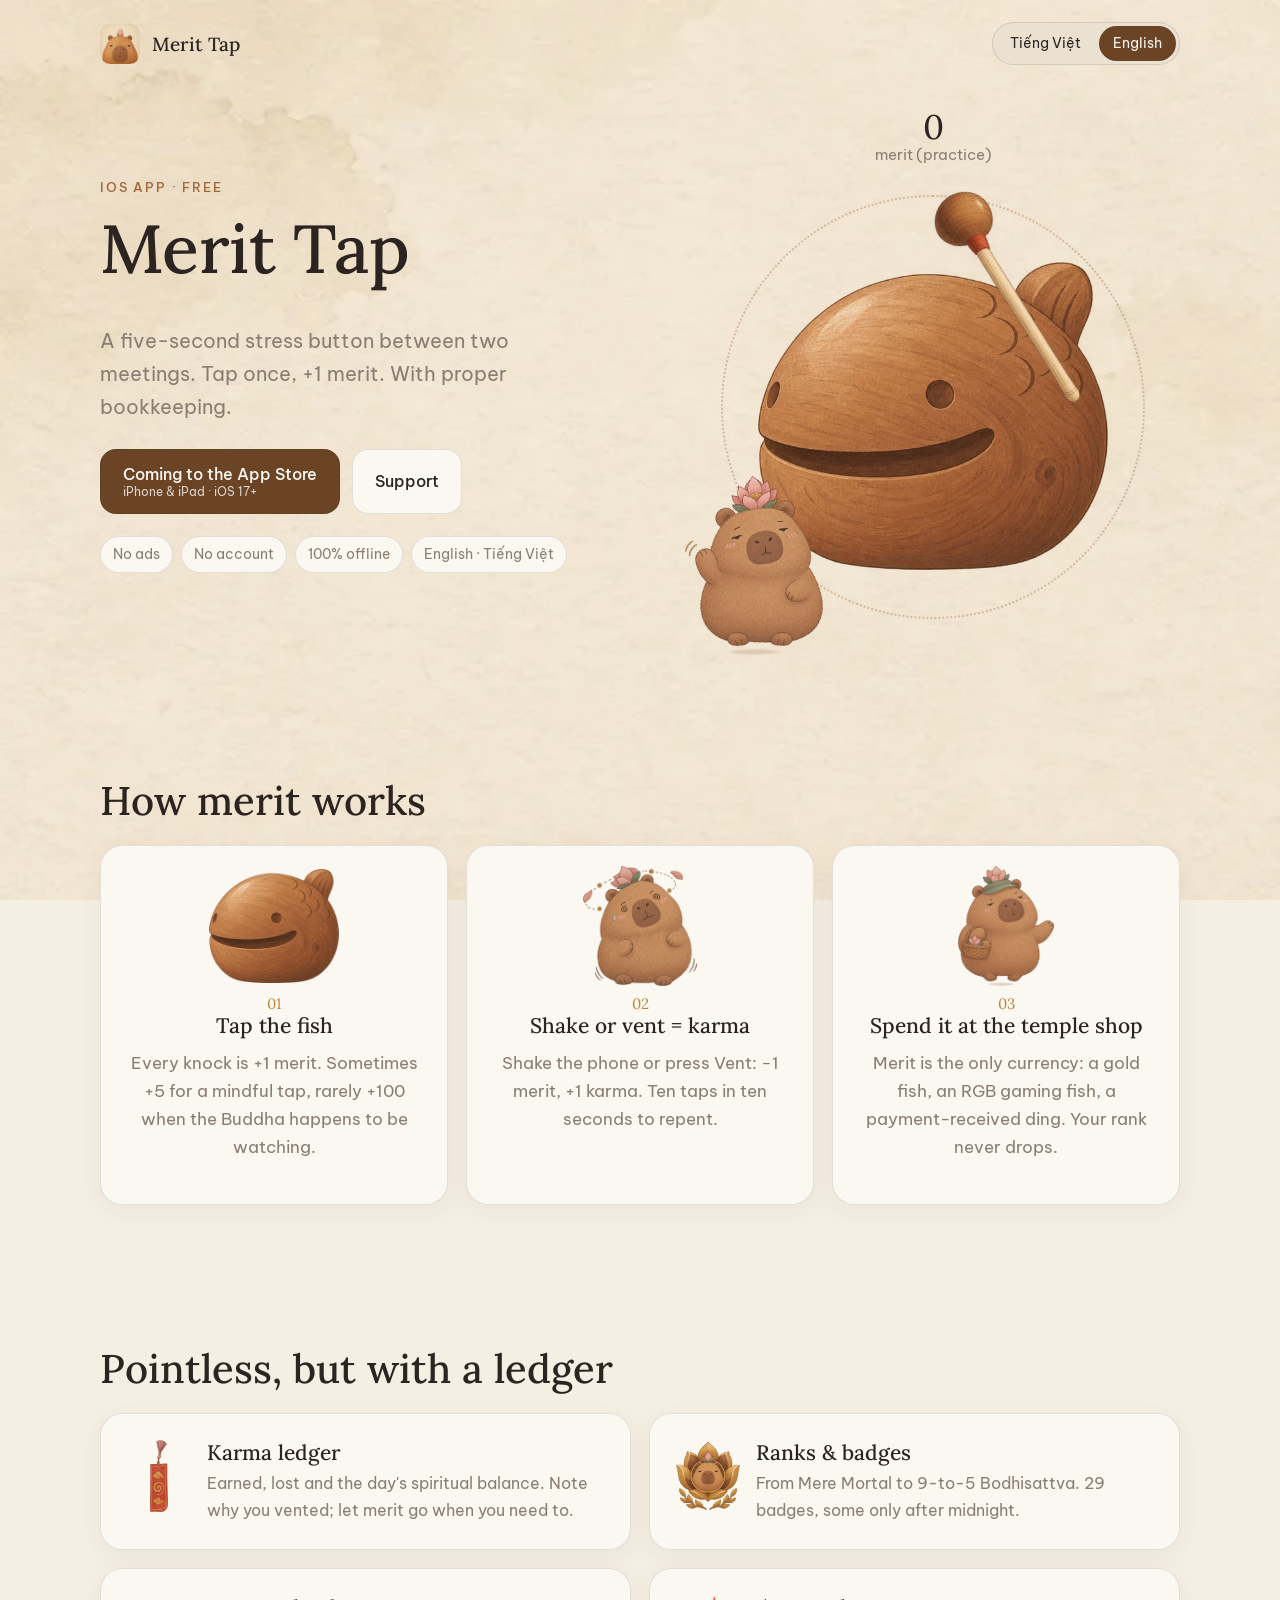
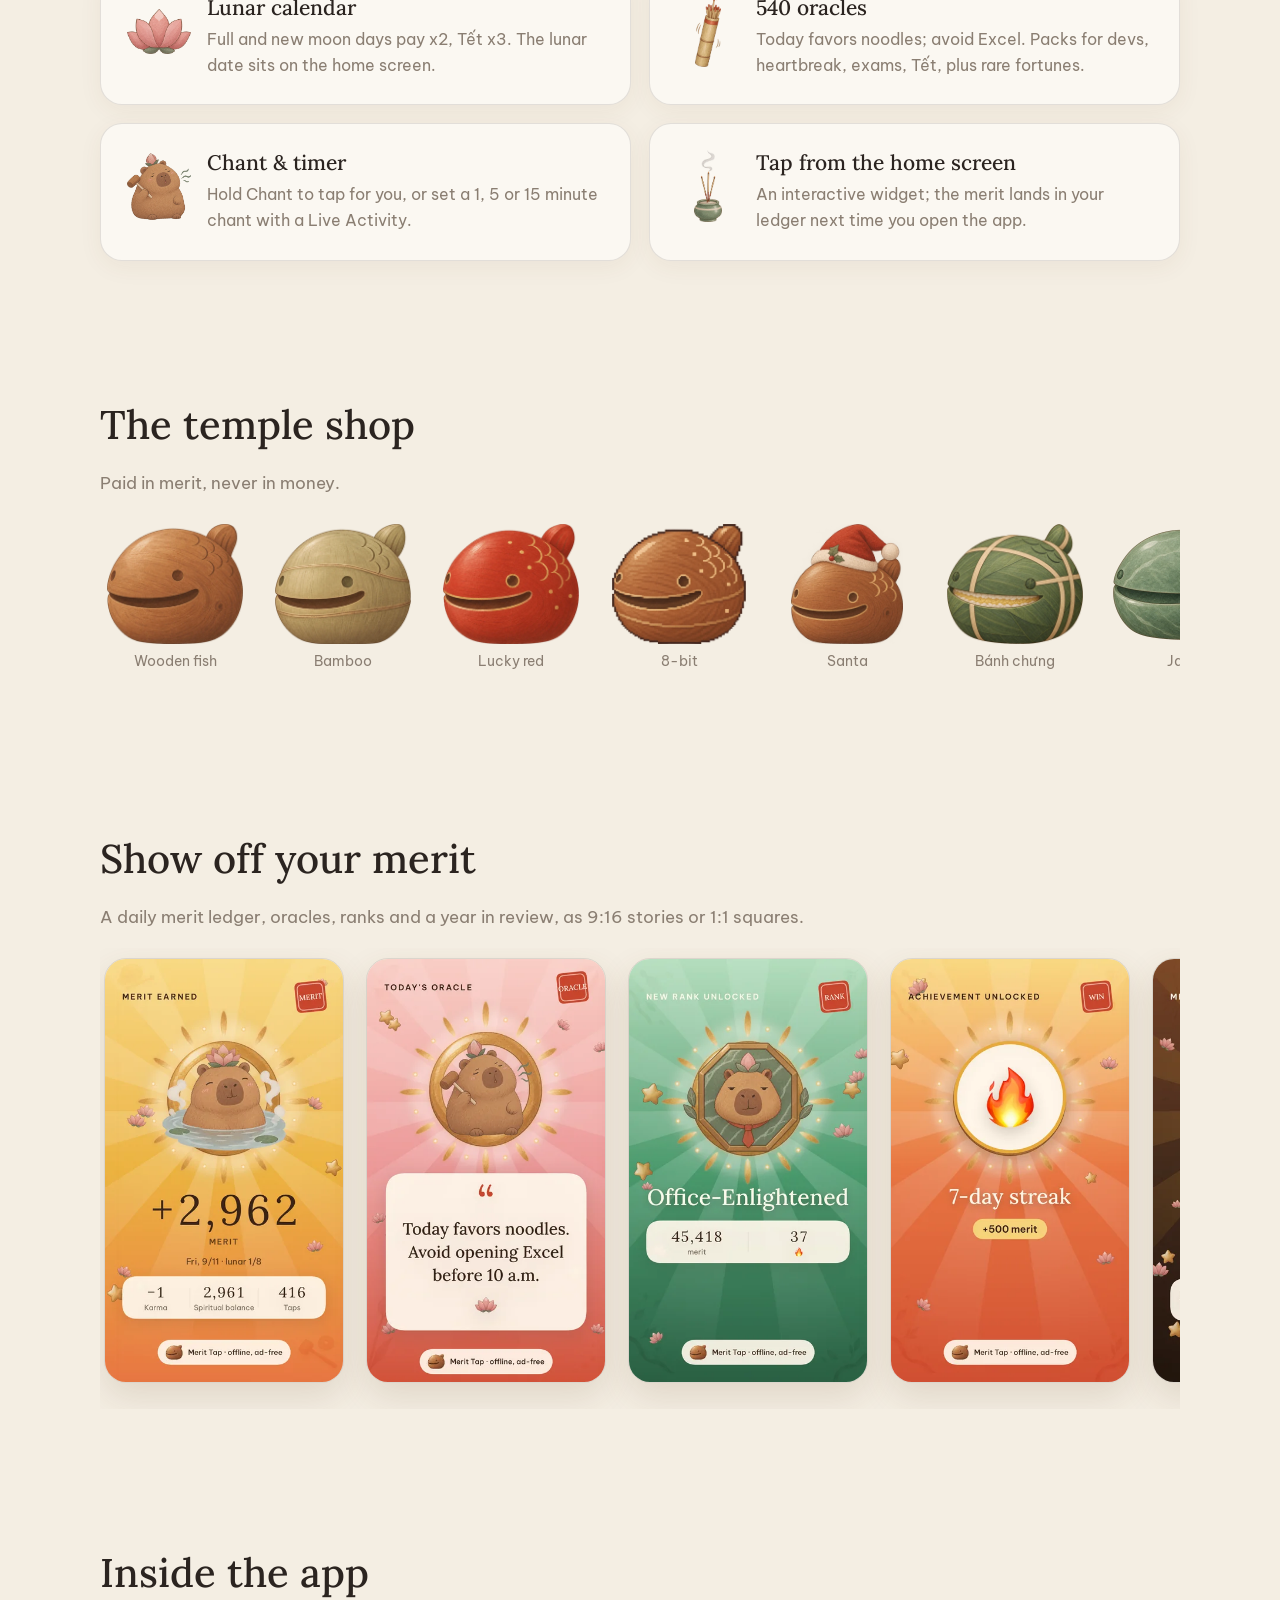
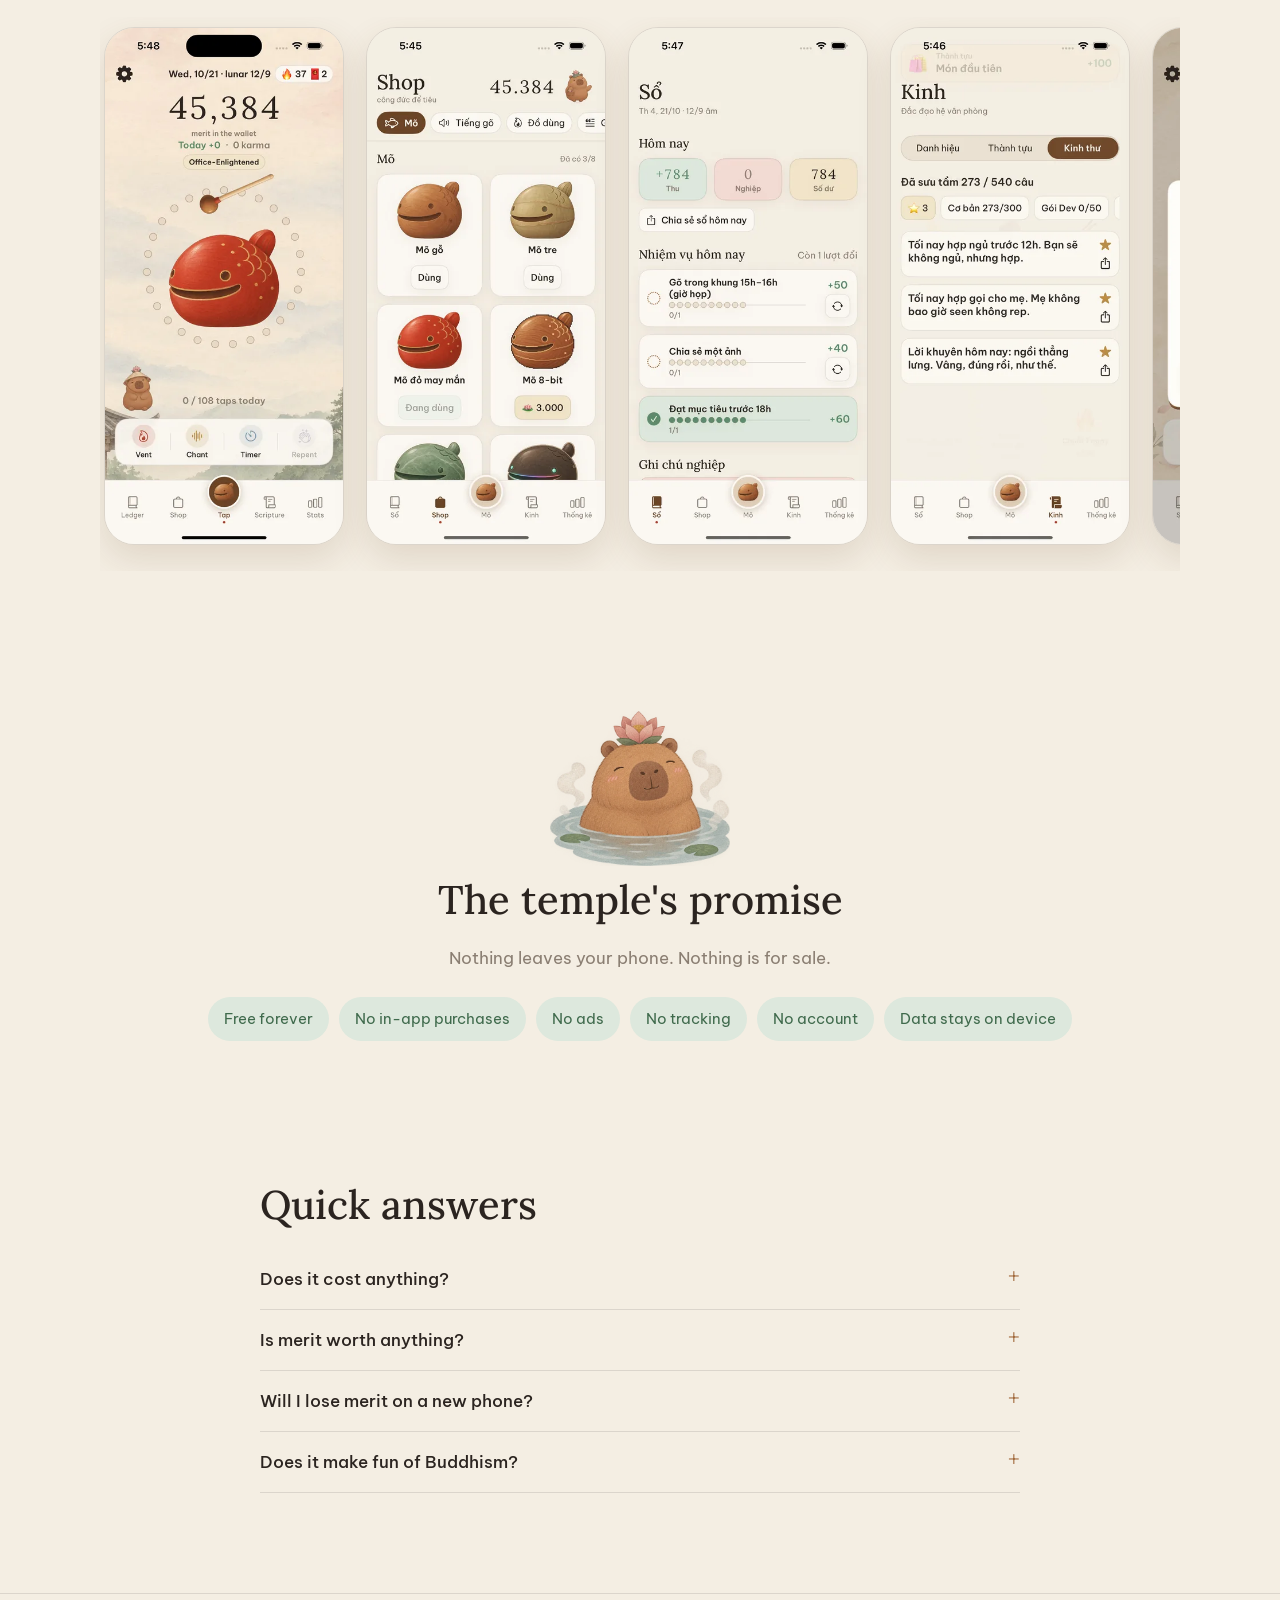
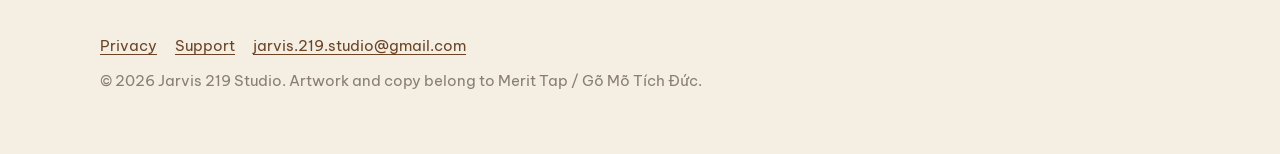
==== en/index.html @ 1b0072e0 "Gõ Mõ Tích Đức site: landing (vi/en), privacy policy, support Co-Authored-By: Claude Opus 5.5 <norep" ====
<!doctype html>
<html lang="en">
<head>
<meta charset="utf-8">
<meta name="viewport" content="width=device-width, initial-scale=1">
<title>Merit Tap · Tap once, +1 merit</title>
<meta name="description" content="A deadpan wooden-fish app for office survivors: every knock is +1 merit, shaking the phone adds karma, and the shop only takes merit. Free, offline, no ads.">
<link rel="canonical" href="https://jarvis219.github.io/go-mo-tich-duc-site/en/">
<link rel="alternate" hreflang="vi" href="https://jarvis219.github.io/go-mo-tich-duc-site/">
<link rel="alternate" hreflang="en" href="https://jarvis219.github.io/go-mo-tich-duc-site/en/">
<link rel="alternate" hreflang="x-default" href="https://jarvis219.github.io/go-mo-tich-duc-site/">
<meta name="theme-color" content="#F4EEE3">
<meta property="og:type" content="website">
<meta property="og:site_name" content="Gõ Mõ Tích Đức · Merit Tap">
<meta property="og:title" content="Merit Tap · Tap once, +1 merit">
<meta property="og:description" content="A deadpan wooden-fish app for office survivors: every knock is +1 merit, shaking the phone adds karma, and the shop only takes merit. Free, offline, no ads.">
<meta property="og:url" content="https://jarvis219.github.io/go-mo-tich-duc-site/en/">
<meta property="og:image" content="https://jarvis219.github.io/go-mo-tich-duc-site/assets/og-en.png">
<meta property="og:image:width" content="1200">
<meta property="og:image:height" content="630">
<meta name="twitter:card" content="summary_large_image">
<meta name="twitter:image" content="https://jarvis219.github.io/go-mo-tich-duc-site/assets/og-en.png">
<link rel="icon" type="image/png" sizes="32x32" href="../assets/favicon-32.png">
<link rel="apple-touch-icon" href="../assets/apple-touch-icon.png">
<link rel="preconnect" href="https://fonts.googleapis.com">
<link rel="preconnect" href="https://fonts.gstatic.com" crossorigin>
<link href="https://fonts.googleapis.com/css2?family=Be+Vietnam+Pro:wght@400;500;600&family=Lora:wght@400;500&display=swap" rel="stylesheet">
<link rel="stylesheet" href="../assets/style.css?v=e9d39433">
</head>
<body>
<div class="wrap top">
  <a class="brand" href="../"><img src="../assets/img/icon.webp" width="40" height="40" alt="">Merit Tap</a>
  <nav class="lang-switch" aria-label="Language"><a href="../" hreflang="vi">Tiếng Việt</a><a href="../en/" hreflang="en" aria-current="true">English</a></nav>
</div>

<main>
  <div class="wrap hero">
    <div>
      <div class="eyebrow">iOS app · free</div>
      <h1>Merit Tap</h1>
      <p class="tagline">A five-second stress button between two meetings. Tap once, +1 merit. With proper bookkeeping.</p>
      <div class="cta">
        <span class="btn primary" aria-disabled="true"><span>Coming to the App Store<small>iPhone &amp; iPad · iOS 17+</small></span></span>
        <a class="btn ghost" href="../support/#en">Support</a>
      </div>
      <div class="pills"><span class="pill">No ads</span><span class="pill">No account</span><span class="pill">100% offline</span><span class="pill">English · Tiếng Việt</span></div>
    </div>
    <div class="stage" id="stage" data-float="+1 merit" data-lucky="+100 The Buddha saw that">
      <div class="ring"></div>
      <div class="count"><b id="count">0</b>merit (practice)</div>
      <button type="button" aria-label="Try it"><img class="mo" src="../assets/img/mo_wood.webp" alt=""></button>
      <img class="mallet" src="../assets/img/mallet_left.webp" alt="">
      <img class="tinh" src="../assets/img/mascot_wave.webp" alt="">
    </div>
  </div>

  <section>
    <div class="wrap">
      <h2>How merit works</h2>
      <div class="grid3">
      <div class="card step"><img src="../assets/img/mo_wood.webp" alt="" loading="lazy"><div class="n">01</div><h3>Tap the fish</h3><p class="muted">Every knock is +1 merit. Sometimes +5 for a mindful tap, rarely +100 when the Buddha happens to be watching.</p></div>
      <div class="card step"><img src="../assets/img/mascot_dizzy.webp" alt="" loading="lazy"><div class="n">02</div><h3>Shake or vent = karma</h3><p class="muted">Shake the phone or press Vent: −1 merit, +1 karma. Ten taps in ten seconds to repent.</p></div>
      <div class="card step"><img src="../assets/img/mascot_shop.webp" alt="" loading="lazy"><div class="n">03</div><h3>Spend it at the temple shop</h3><p class="muted">Merit is the only currency: a gold fish, an RGB gaming fish, a payment-received ding. Your rank never drops.</p></div>
      </div>
    </div>
  </section>

  <section>
    <div class="wrap">
      <h2>Pointless, but with a ledger</h2>
      <div class="grid2">
      <div class="card feature"><img src="../assets/img/item_charm.webp" alt="" loading="lazy"><div><h3>Karma ledger</h3><p>Earned, lost and the day&#x27;s spiritual balance. Note why you vented; let merit go when you need to.</p></div></div>
      <div class="card feature"><img src="../assets/img/rank_4.webp" alt="" loading="lazy"><div><h3>Ranks &amp; badges</h3><p>From Mere Mortal to 9-to-5 Bodhisattva. 29 badges, some only after midnight.</p></div></div>
      <div class="card feature"><img src="../assets/img/fx_lotus.webp" alt="" loading="lazy"><div><h3>Lunar calendar</h3><p>Full and new moon days pay x2, Tết x3. The lunar date sits on the home screen.</p></div></div>
      <div class="card feature"><img src="../assets/img/item_xinxam.webp" alt="" loading="lazy"><div><h3>540 oracles</h3><p>Today favors noodles; avoid Excel. Packs for devs, heartbreak, exams, Tết, plus rare fortunes.</p></div></div>
      <div class="card feature"><img src="../assets/img/mascot_chant.webp" alt="" loading="lazy"><div><h3>Chant &amp; timer</h3><p>Hold Chant to tap for you, or set a 1, 5 or 15 minute chant with a Live Activity.</p></div></div>
      <div class="card feature"><img src="../assets/img/item_incense.webp" alt="" loading="lazy"><div><h3>Tap from the home screen</h3><p>An interactive widget; the merit lands in your ledger next time you open the app.</p></div></div>
      </div>
    </div>
  </section>

  <section>
    <div class="wrap">
      <h2>The temple shop</h2>
      <p class="muted">Paid in merit, never in money.</p>
      <div class="shelf"><figure><img src="../assets/img/mo_wood.webp" alt="Wooden fish" loading="lazy"><figcaption>Wooden fish</figcaption></figure><figure><img src="../assets/img/mo_bamboo.webp" alt="Bamboo" loading="lazy"><figcaption>Bamboo</figcaption></figure><figure><img src="../assets/img/mo_red.webp" alt="Lucky red" loading="lazy"><figcaption>Lucky red</figcaption></figure><figure><img src="../assets/img/mo_pixel.webp" alt="8-bit" loading="lazy"><figcaption>8-bit</figcaption></figure><figure><img src="../assets/img/mo_noel.webp" alt="Santa" loading="lazy"><figcaption>Santa</figcaption></figure><figure><img src="../assets/img/mo_banhchung.webp" alt="Bánh chưng" loading="lazy"><figcaption>Bánh chưng</figcaption></figure><figure><img src="../assets/img/mo_jade.webp" alt="Jade" loading="lazy"><figcaption>Jade</figcaption></figure><figure><img src="../assets/img/mo_rgb.webp" alt="RGB gaming" loading="lazy"><figcaption>RGB gaming</figcaption></figure><figure><img src="../assets/img/mo_gold.webp" alt="Solid gold" loading="lazy"><figcaption>Solid gold</figcaption></figure><figure><img src="../assets/img/mo_diamond.webp" alt="Diamond" loading="lazy"><figcaption>Diamond</figcaption></figure></div>
    </div>
  </section>

  <section>
    <div class="wrap">
      <h2>Show off your merit</h2>
      <p class="muted">A daily merit ledger, oracles, ranks and a year in review, as 9:16 stories or 1:1 squares.</p>
      <div class="shots cards"><img src="../assets/cards/day_en.webp" alt="" loading="lazy"><img src="../assets/cards/quote_en.webp" alt="" loading="lazy"><img src="../assets/cards/rank_en.webp" alt="" loading="lazy"><img src="../assets/cards/ach_en.webp" alt="" loading="lazy"><img src="../assets/cards/year_en.webp" alt="" loading="lazy"></div>
    </div>
  </section>

  <section>
    <div class="wrap">
      <h2>Inside the app</h2>
      <div class="shots"><img src="../assets/shots/home_en.webp" alt="Tapping" loading="lazy"><img src="../assets/shots/11_shop.webp" alt="Temple shop" loading="lazy"><img src="../assets/shots/03_ledger.webp" alt="Ledger and quests" loading="lazy"><img src="../assets/shots/14_quotes.webp" alt="Oracle collection" loading="lazy"><img src="../assets/shots/02_goal.webp" alt="Goal reached" loading="lazy"></div>
    </div>
  </section>

  <section class="promise">
    <div class="wrap">
      <img src="../assets/img/mascot_bliss.webp" alt="" width="180" style="margin:0 auto 10px" loading="lazy">
      <h2>The temple&#x27;s promise</h2>
      <p class="muted">Nothing leaves your phone. Nothing is for sale.</p>
      <ul><li>Free forever</li><li>No in-app purchases</li><li>No ads</li><li>No tracking</li><li>No account</li><li>Data stays on device</li></ul>
    </div>
  </section>

  <section>
    <div class="wrap" style="max-width:760px">
      <h2>Quick answers</h2>
      <details><summary>Does it cost anything?</summary><p>No. Completely free, no in-app purchases, no ads. Everything in the shop is bought with merit you tap out.</p></details><details><summary>Is merit worth anything?</summary><p>Only emotionally, and for bragging. It&#x27;s a joke app, not spiritual advice.</p></details><details><summary>Will I lose merit on a new phone?</summary><p>Export a backup from Settings, or turn on backup to your own iCloud. There is no server holding it for you.</p></details><details><summary>Does it make fun of Buddhism?</summary><p>No. The jokes are about office life, deadlines and ourselves. The Buddha only watches and nods.</p></details>
    </div>
  </section>
</main>
<footer>
  <div class="wrap">
    <nav>
      <a href="../privacy/#en">Privacy</a>
      <a href="../support/#en">Support</a>
      <a href="mailto:jarvis.219.studio@gmail.com">jarvis.219.studio@gmail.com</a>
    </nav>
    <div>© 2026 Jarvis 219 Studio. Artwork and copy belong to Merit Tap / Gõ Mõ Tích Đức.</div>
  </div>
</footer>

<audio id="knock" src="../assets/audio/mo.m4a" preload="auto"></audio>
<script>
(() => {
  const stage = document.getElementById("stage"), count = document.getElementById("count"), knock = document.getElementById("knock");
  let n = 0;
  stage.querySelector("button").addEventListener("pointerdown", (event) => {
    const lucky = Math.random() < 0.03;
    n += lucky ? 100 : 1;
    count.textContent = n.toLocaleString(document.documentElement.lang);
    stage.classList.remove("hit"); void stage.offsetWidth; stage.classList.add("hit");
    setTimeout(() => stage.classList.remove("hit"), 90);
    try { knock.currentTime = 0; knock.play(); } catch (e) {}
    const rect = stage.getBoundingClientRect(), f = document.createElement("span");
    f.className = "float" + (lucky ? " lucky" : "");
    f.textContent = lucky ? stage.dataset.lucky : stage.dataset.float;
    f.style.left = (event.clientX - rect.left) + "px"; f.style.top = (event.clientY - rect.top) + "px";
    stage.appendChild(f); setTimeout(() => f.remove(), 850);
  });
})();
</script>
</body>
</html>
---- assets/style.css ----
/* Gõ Mõ Tích Đức — "Thiền gỗ ấm": rice paper, warm wood, vermilion seal, old bronze. */
:root {
  --paper: #F4EEE3;
  --paper-deep: #EAE1D1;
  --surface: #FBF8F2;
  --ink: #2B2420;
  --muted: #8A7E72;
  --hairline: rgba(43, 36, 32, .12);
  --wood: #A0673A;
  --wood-dark: #6B4426;
  --wood-soft: #E8D9C4;
  --vermilion: #B5432F;
  --bronze: #B8893E;
  --bronze-soft: #F1E4C8;
  --jade: #5E8C6A;
  --jade-soft: #DDE8DD;
  --rose-soft: #F2DADA;
  --serif: "Lora", Georgia, serif;
  --sans: "Be Vietnam Pro", system-ui, -apple-system, sans-serif;
  --radius: 22px;
}

* { box-sizing: border-box; }
html { scroll-behavior: smooth; }
body {
  margin: 0;
  background: var(--paper) url("img/bg_paper.webp") center top / cover fixed;
  color: var(--ink);
  font: 400 17px/1.65 var(--sans);
  -webkit-font-smoothing: antialiased;
}
img { max-width: 100%; height: auto; display: block; }
a { color: var(--wood-dark); text-underline-offset: 3px; }
a:hover { color: var(--vermilion); }
h1, h2, h3 { font-family: var(--serif); font-weight: 500; line-height: 1.2; margin: 0 0 .5em; }
h1 { font-size: clamp(40px, 7vw, 68px); letter-spacing: -.01em; }
h2 { font-size: clamp(28px, 4.2vw, 40px); }
h3 { font-size: 21px; }
p { margin: 0 0 1em; }
.wrap { width: min(1080px, 100% - 40px); margin-inline: auto; }
.muted { color: var(--muted); }
.eyebrow { font: 500 13px/1 var(--sans); letter-spacing: .14em; text-transform: uppercase; color: var(--wood); margin-bottom: 14px; }

/* Top bar */
.top { display: flex; align-items: center; justify-content: space-between; padding: 22px 0; }
.brand { display: flex; align-items: center; gap: 12px; text-decoration: none; color: var(--ink); font: 500 19px var(--serif); }
.brand img { width: 40px; height: 40px; border-radius: 10px; }
.lang-switch { display: flex; gap: 4px; background: var(--paper-deep); padding: 3px; border-radius: 999px; border: 1px solid var(--hairline); }
.lang-switch a { padding: 6px 14px; border-radius: 999px; text-decoration: none; color: var(--ink); font-size: 14px; }
.lang-switch a[aria-current="true"] { background: var(--wood-dark); color: var(--surface); }

/* Hero */
.hero > *, .grid3 > *, .grid2 > * { min-width: 0; }
.hero { display: grid; grid-template-columns: minmax(0, 1.05fr) minmax(0, .95fr); gap: 40px; align-items: center; padding: 30px 0 70px; }
.hero .tagline { font-size: 20px; color: var(--muted); max-width: 32ch; }
.cta { display: flex; flex-wrap: wrap; gap: 12px; margin-top: 26px; }
.btn { display: inline-flex; align-items: center; gap: 10px; padding: 14px 22px; border-radius: 16px; font: 500 16px var(--sans); text-decoration: none; border: 1px solid var(--hairline); }
.btn.primary { background: var(--wood-dark); color: var(--surface); }
.btn.primary:hover { color: var(--surface); filter: brightness(1.08); }
.btn.ghost { background: var(--surface); color: var(--ink); }
.btn small { display: block; font-size: 12px; opacity: .8; font-weight: 400; }
.pills { display: flex; flex-wrap: wrap; gap: 8px; margin-top: 22px; }
.pill { padding: 6px 12px; border-radius: 999px; background: var(--surface); border: 1px solid var(--hairline); font-size: 14px; color: var(--muted); }

/* The tappable mõ */
.stage { position: relative; aspect-ratio: 1; max-width: 460px; margin: 60px auto 0; width: 100%; user-select: none; -webkit-user-select: none; }
.stage .ring { position: absolute; inset: 4%; border-radius: 50%; border: 2px dotted rgba(160, 103, 58, .35); }
.stage button { all: unset; position: absolute; inset: 14% 12% 10%; cursor: pointer; -webkit-tap-highlight-color: transparent; }
.stage button:focus-visible { outline: 2px solid var(--wood); outline-offset: 6px; border-radius: 30px; }
.stage .mo { width: 100%; transition: transform .06s ease-out; transform-origin: 50% 100%; }
.stage .mallet { position: absolute; width: 40%; left: 42%; top: 10%; transform: rotate(14deg); transform-origin: 96% 96%; transition: transform .12s cubic-bezier(.3, 1.6, .5, 1); pointer-events: none; }
.stage.hit .mo { transform: scale(1.035, .95); }
.stage.hit .mallet { transform: rotate(0deg); transition-duration: .045s; transition-timing-function: ease-in; }
.stage .tinh { position: absolute; width: 30%; left: -4%; bottom: -4%; pointer-events: none; }
.stage .count { position: absolute; top: -15%; left: 0; right: 0; text-align: center; font: 400 15px var(--sans); color: var(--muted); }
.stage .count b { font: 400 34px var(--serif); color: var(--ink); display: block; line-height: 1.1; }
.float { position: absolute; font: 500 20px var(--serif); color: var(--wood-dark); pointer-events: none; animation: rise .8s ease-out forwards; white-space: nowrap; }
.float.lucky { color: var(--vermilion); font-size: 26px; }
@keyframes rise { from { opacity: 1; transform: translate(-50%, -10px); } to { opacity: 0; transform: translate(-50%, -90px); } }

/* Sections */
section { padding: 70px 0; }
.card { background: var(--surface); border: 1px solid var(--hairline); border-radius: var(--radius); padding: 26px; box-shadow: 0 6px 24px rgba(107, 68, 38, .06); }
.grid3 { display: grid; grid-template-columns: repeat(3, 1fr); gap: 18px; }
.grid2 { display: grid; grid-template-columns: repeat(2, 1fr); gap: 18px; }
.step img { width: 130px; height: 120px; object-fit: contain; margin: -6px auto 8px; }
.step { text-align: center; }
.step .n { font: 400 15px var(--serif); color: var(--bronze); }
.feature { display: flex; gap: 16px; align-items: flex-start; }
.feature img { width: 64px; height: 72px; object-fit: contain; flex: none; }
.feature h3 { margin-bottom: .25em; }
.feature p { margin: 0; color: var(--muted); font-size: 16px; }

.shelf { display: flex; gap: 18px; overflow-x: auto; padding: 10px 4px 22px; scroll-snap-type: x mandatory; }
.shelf figure { margin: 0; flex: 0 0 150px; scroll-snap-align: start; text-align: center; }
.shelf figure img { width: 140px; height: 120px; object-fit: contain; margin: 0 auto 6px; }
.shelf figcaption { font-size: 14px; color: var(--muted); }

.shots { display: flex; gap: 22px; overflow-x: auto; padding: 10px 4px 26px; scroll-snap-type: x mandatory; }
.shots.cards img { border-radius: 22px; }
.shots img { flex: 0 0 auto; width: 240px; border-radius: 30px; border: 1px solid var(--hairline); box-shadow: 0 14px 34px rgba(107, 68, 38, .14); scroll-snap-align: center; }

.promise { text-align: center; }
.promise ul { list-style: none; padding: 0; margin: 24px 0 0; display: flex; flex-wrap: wrap; justify-content: center; gap: 10px; }
.promise li { padding: 10px 16px; border-radius: 999px; background: var(--jade-soft); color: #3f6a4c; font-size: 15px; }

details { border-bottom: 1px solid var(--hairline); padding: 16px 0; }
details summary { cursor: pointer; font-weight: 500; list-style: none; display: flex; justify-content: space-between; gap: 12px; }
details summary::after { content: "+"; font: 400 22px var(--serif); color: var(--wood); line-height: 1; }
details[open] summary::after { content: "–"; }
details p { margin: 10px 0 0; color: var(--muted); }

footer { padding: 40px 0 60px; color: var(--muted); font-size: 15px; border-top: 1px solid var(--hairline); margin-top: 30px; }
footer nav { display: flex; flex-wrap: wrap; gap: 18px; margin-bottom: 10px; }

/* Documents (privacy, support) */
.doc { max-width: 760px; margin: 0 auto; padding-bottom: 40px; }
.doc header { text-align: center; padding: 20px 0 30px; }
.doc header img.mascot { width: 150px; margin: 0 auto 10px; }
.doc .date { color: var(--muted); font-size: 15px; }
.doc .card + .card { margin-top: 22px; }
.doc h2 { font-size: 28px; margin-top: .4em; }
.doc h3 { margin-top: 1.3em; font-size: 19px; }
.doc ul { padding-left: 1.2em; }
.doc li { margin-bottom: .45em; }
.anchor-nav { display: flex; justify-content: center; gap: 8px; margin-top: 14px; }
.seal { display: inline-block; padding: 2px 10px; border: 1.5px solid var(--vermilion); color: var(--vermilion); border-radius: 6px; font: 500 13px var(--sans); transform: rotate(-3deg); }

@media (max-width: 860px) {
  .hero { grid-template-columns: minmax(0, 1fr); text-align: center; padding-top: 10px; }
  .stage { max-width: 340px; }
  .hero .tagline { margin-inline: auto; }
  .cta, .pills { justify-content: center; }
  .grid3, .grid2 { grid-template-columns: minmax(0, 1fr); }
  section { padding: 50px 0; }
}
@media (prefers-reduced-motion: reduce) {
  .stage .mo, .stage .mallet { transition: none; }
  .float { animation-duration: .01s; }
  html { scroll-behavior: auto; }
}
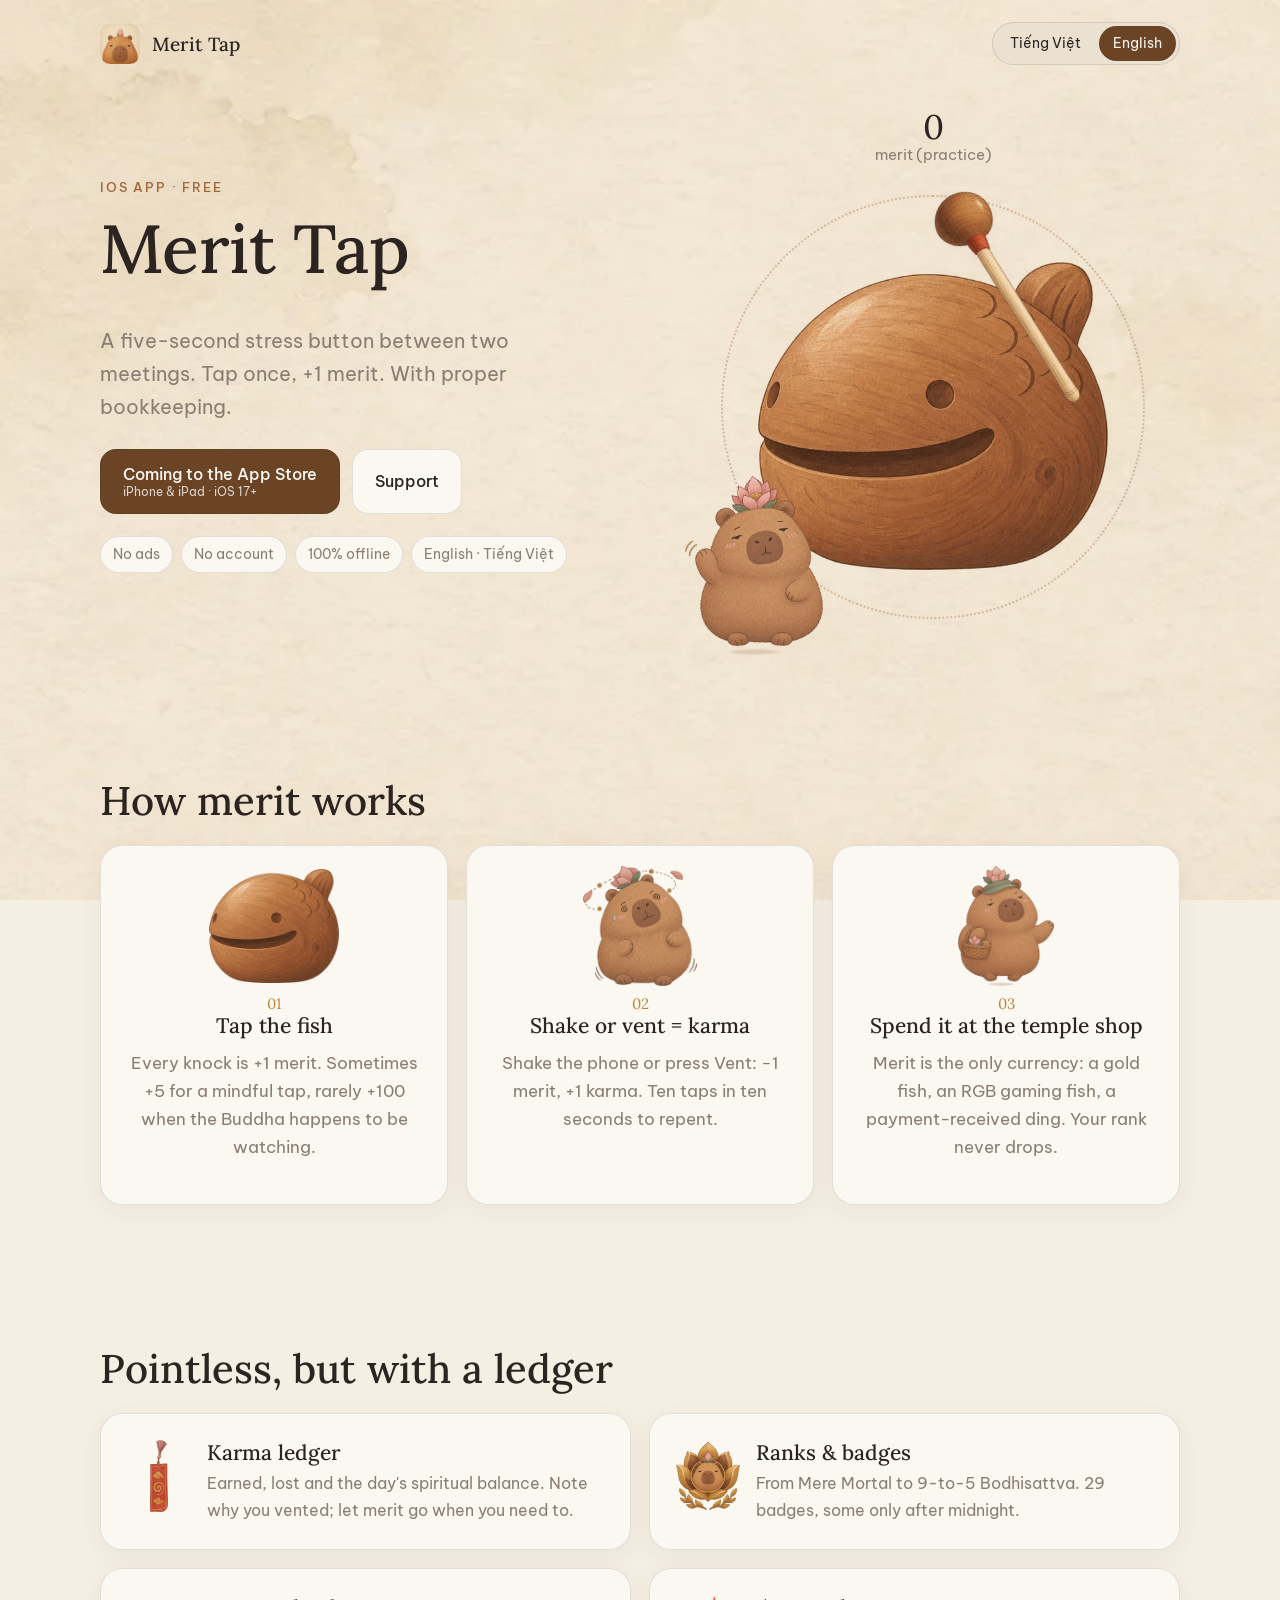
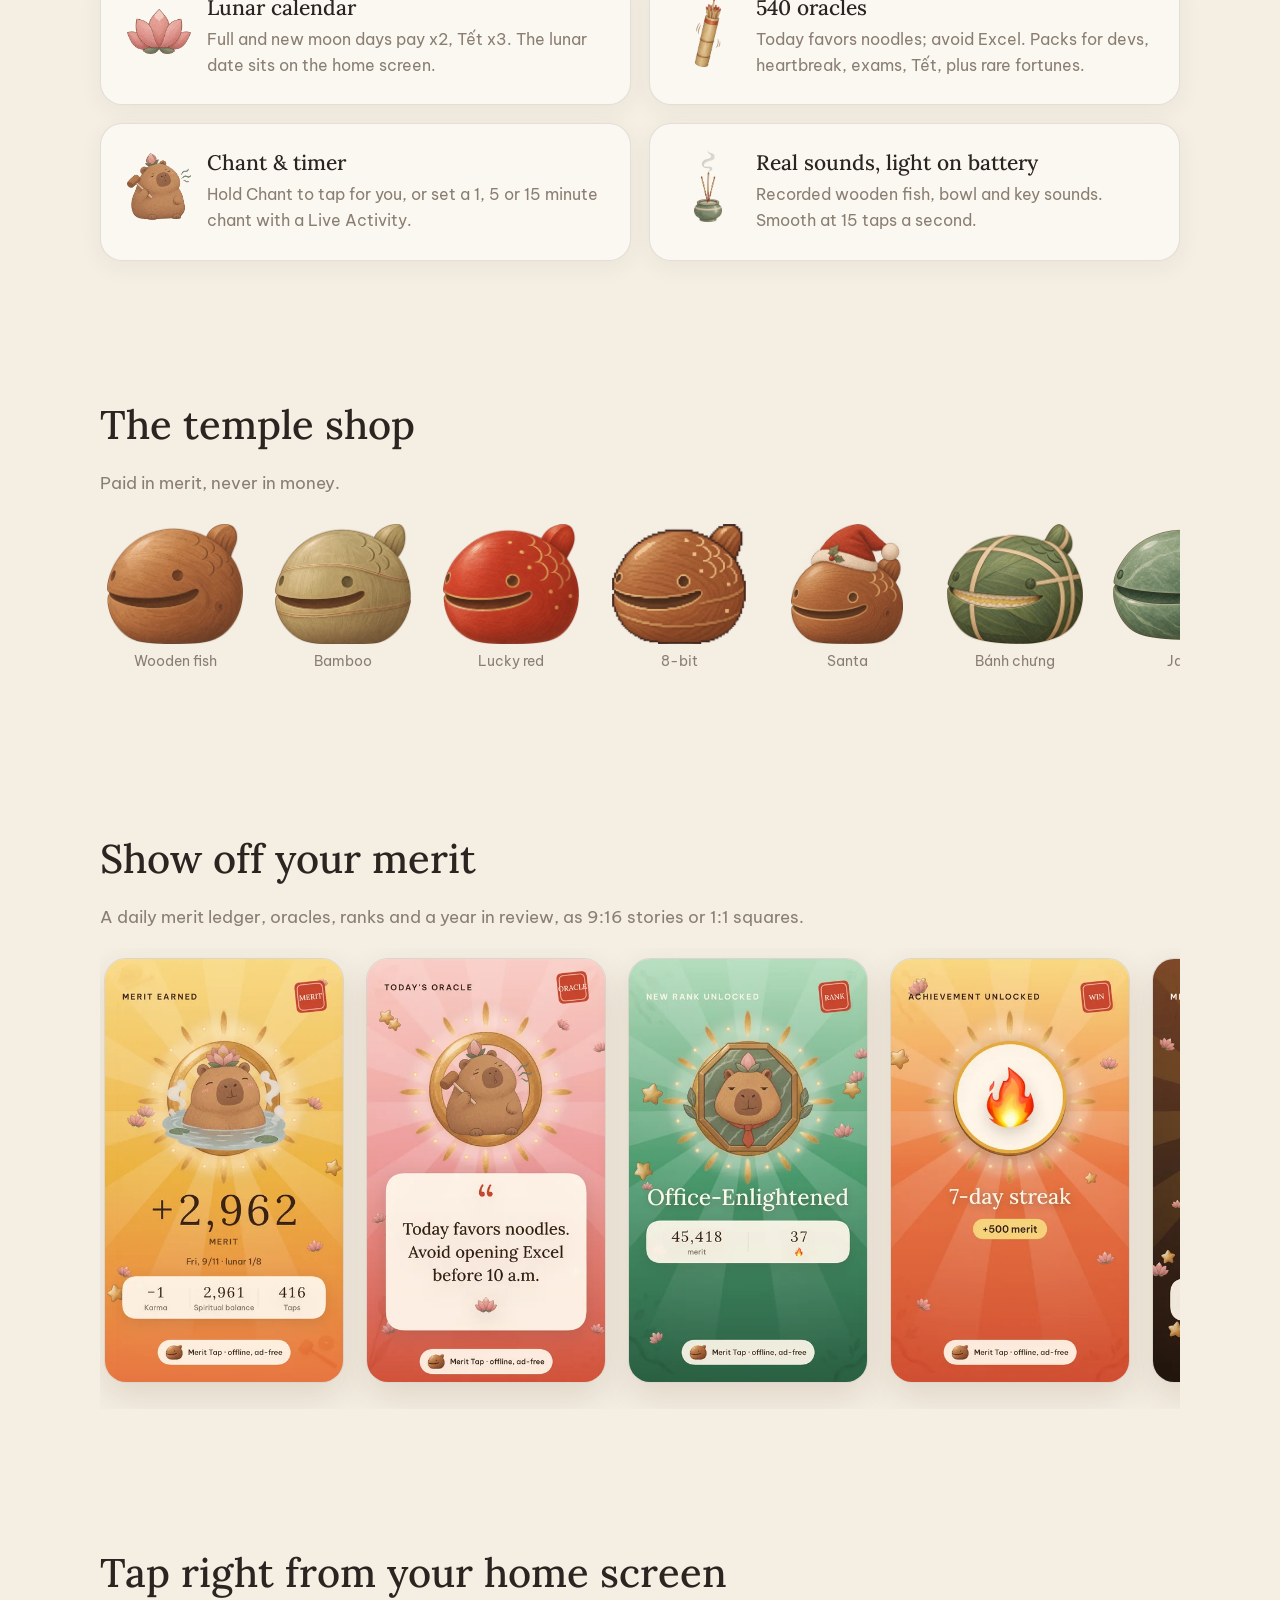
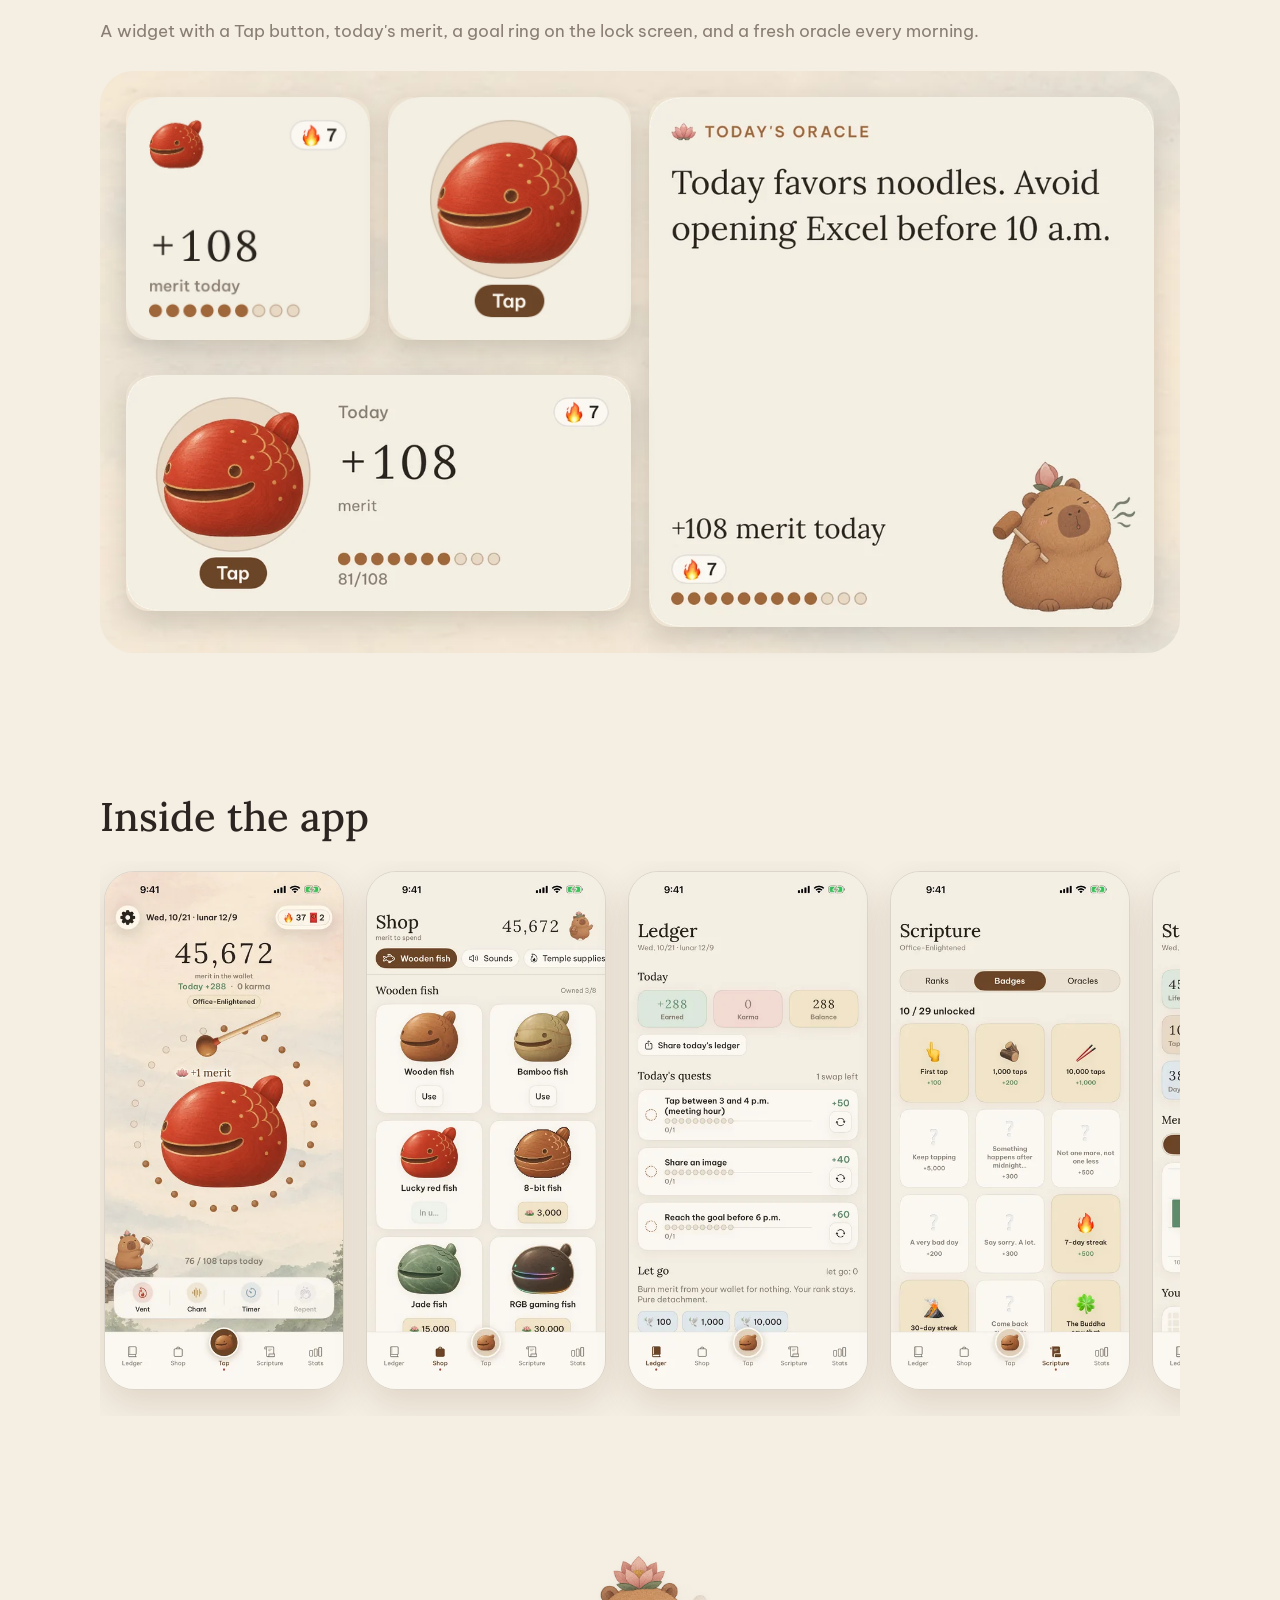
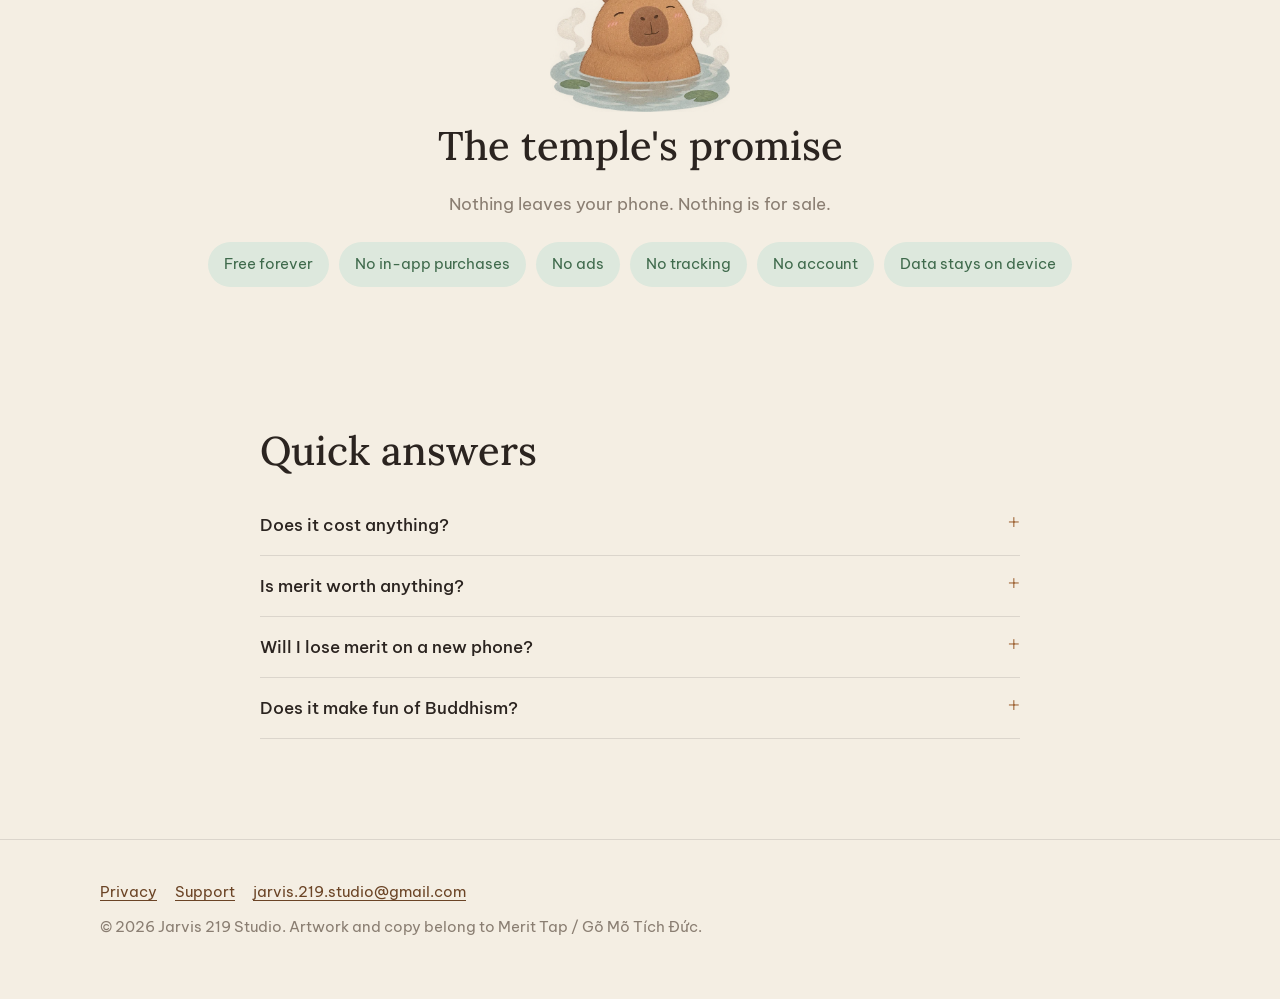
==== commit 57ed1d7c: "Refresh the site for the current app: new screenshots, widgets, copy Per-language screenshots from t" ====
--- a/en/index.html
+++ b/en/index.html
@@ -25,7 +25,7 @@
 <link rel="preconnect" href="https://fonts.googleapis.com">
 <link rel="preconnect" href="https://fonts.gstatic.com" crossorigin>
 <link href="https://fonts.googleapis.com/css2?family=Be+Vietnam+Pro:wght@400;500;600&family=Lora:wght@400;500&display=swap" rel="stylesheet">
-<link rel="stylesheet" href="../assets/style.css?v=e9d39433">
+<link rel="stylesheet" href="../assets/style.css?v=86c6da44">
 </head>
 <body>
 <div class="wrap top">
@@ -74,7 +74,7 @@
       <div class="card feature"><img src="../assets/img/fx_lotus.webp" alt="" loading="lazy"><div><h3>Lunar calendar</h3><p>Full and new moon days pay x2, Tết x3. The lunar date sits on the home screen.</p></div></div>
       <div class="card feature"><img src="../assets/img/item_xinxam.webp" alt="" loading="lazy"><div><h3>540 oracles</h3><p>Today favors noodles; avoid Excel. Packs for devs, heartbreak, exams, Tết, plus rare fortunes.</p></div></div>
       <div class="card feature"><img src="../assets/img/mascot_chant.webp" alt="" loading="lazy"><div><h3>Chant &amp; timer</h3><p>Hold Chant to tap for you, or set a 1, 5 or 15 minute chant with a Live Activity.</p></div></div>
-      <div class="card feature"><img src="../assets/img/item_incense.webp" alt="" loading="lazy"><div><h3>Tap from the home screen</h3><p>An interactive widget; the merit lands in your ledger next time you open the app.</p></div></div>
+      <div class="card feature"><img src="../assets/img/item_incense.webp" alt="" loading="lazy"><div><h3>Real sounds, light on battery</h3><p>Recorded wooden fish, bowl and key sounds. Smooth at 15 taps a second.</p></div></div>
       </div>
     </div>
   </section>
@@ -97,8 +97,16 @@
 
   <section>
     <div class="wrap">
+      <h2>Tap right from your home screen</h2>
+      <p class="muted">A widget with a Tap button, today&#x27;s merit, a goal ring on the lock screen, and a fresh oracle every morning.</p>
+      <div class="widgets"><img class="w-small" src="../assets/widgets/en-merit_small.webp" alt="" loading="lazy"><img class="w-small" src="../assets/widgets/en-tap_small.webp" alt="" loading="lazy"><img class="w-large" src="../assets/widgets/en-oracle_large.webp" alt="" loading="lazy"><img class="w-medium" src="../assets/widgets/en-tap_medium.webp" alt="" loading="lazy"></div>
+    </div>
+  </section>
+
+  <section>
+    <div class="wrap">
       <h2>Inside the app</h2>
-      <div class="shots"><img src="../assets/shots/home_en.webp" alt="Tapping" loading="lazy"><img src="../assets/shots/11_shop.webp" alt="Temple shop" loading="lazy"><img src="../assets/shots/03_ledger.webp" alt="Ledger and quests" loading="lazy"><img src="../assets/shots/14_quotes.webp" alt="Oracle collection" loading="lazy"><img src="../assets/shots/02_goal.webp" alt="Goal reached" loading="lazy"></div>
+      <div class="shots"><img src="../assets/shots/en-home.webp" alt="Tapping" loading="lazy"><img src="../assets/shots/en-shop.webp" alt="Temple shop" loading="lazy"><img src="../assets/shots/en-ledger.webp" alt="Ledger and quests" loading="lazy"><img src="../assets/shots/en-badges.webp" alt="Badges" loading="lazy"><img src="../assets/shots/en-stats.webp" alt="Stats" loading="lazy"><img src="../assets/shots/en-share.webp" alt="Sharing" loading="lazy"></div>
     </div>
   </section>
 
--- a/assets/style.css
+++ b/assets/style.css
@@ -100,6 +100,12 @@
 .shots.cards img { border-radius: 22px; }
 .shots img { flex: 0 0 auto; width: 240px; border-radius: 30px; border: 1px solid var(--hairline); box-shadow: 0 14px 34px rgba(107, 68, 38, .14); scroll-snap-align: center; }
 
+.widgets { display: grid; grid-template-columns: repeat(4, minmax(0, 1fr)); gap: 18px; margin-top: 26px;
+  padding: 26px; border-radius: 34px; background: var(--paper-deep) url("img/bg_mist.webp") center / cover; }
+.widgets img { width: 100%; border-radius: 22px; box-shadow: 0 10px 26px rgba(43, 36, 32, .16); }
+.widgets .w-small { grid-row: 1; }
+.widgets .w-medium { grid-column: 1 / span 2; grid-row: 2; }
+.widgets .w-large { grid-column: 3 / span 2; grid-row: 1 / span 2; }
 .promise { text-align: center; }
 .promise ul { list-style: none; padding: 0; margin: 24px 0 0; display: flex; flex-wrap: wrap; justify-content: center; gap: 10px; }
 .promise li { padding: 10px 16px; border-radius: 999px; background: var(--jade-soft); color: #3f6a4c; font-size: 15px; }
@@ -132,6 +138,8 @@
   .hero .tagline { margin-inline: auto; }
   .cta, .pills { justify-content: center; }
   .grid3, .grid2 { grid-template-columns: minmax(0, 1fr); }
+  .widgets { grid-template-columns: repeat(2, minmax(0, 1fr)); padding: 16px; gap: 12px; }
+  .widgets .w-large { grid-column: 1 / span 2; grid-row: 3; }
   section { padding: 50px 0; }
 }
 @media (prefers-reduced-motion: reduce) {
